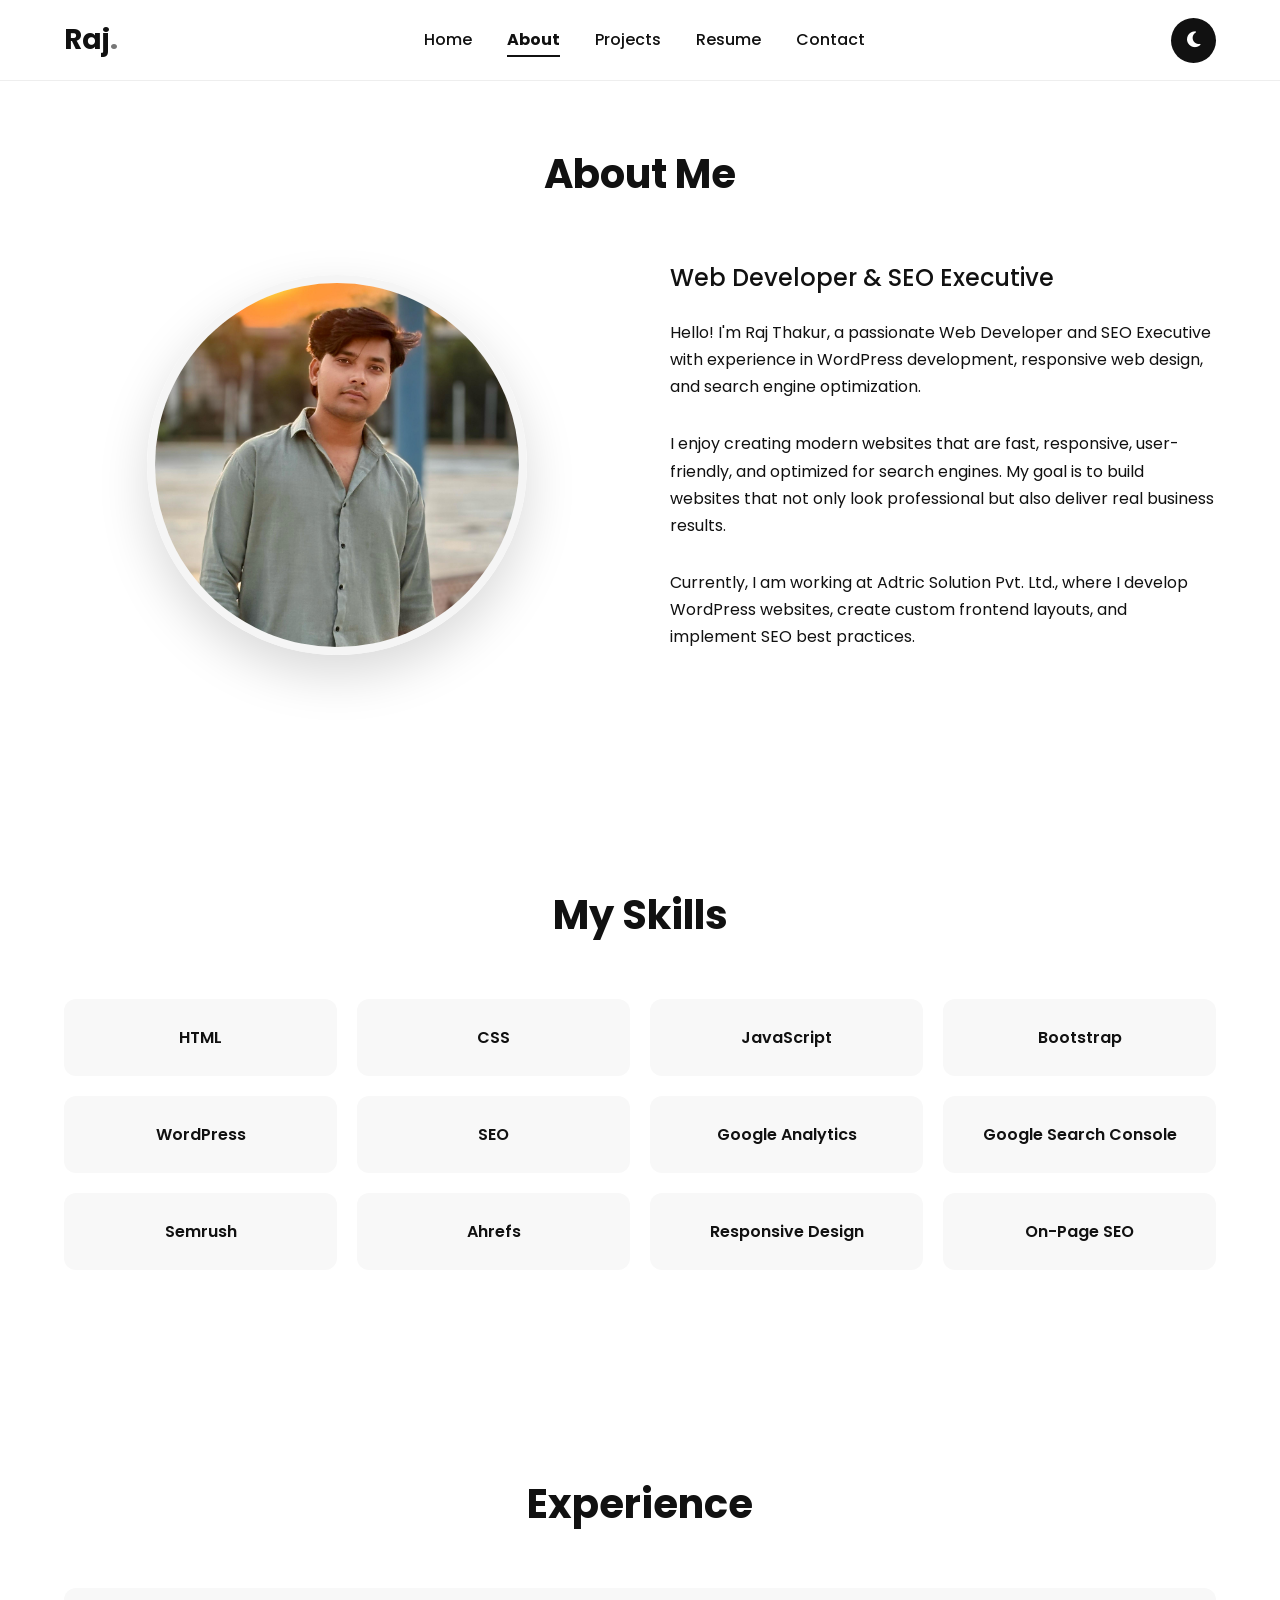
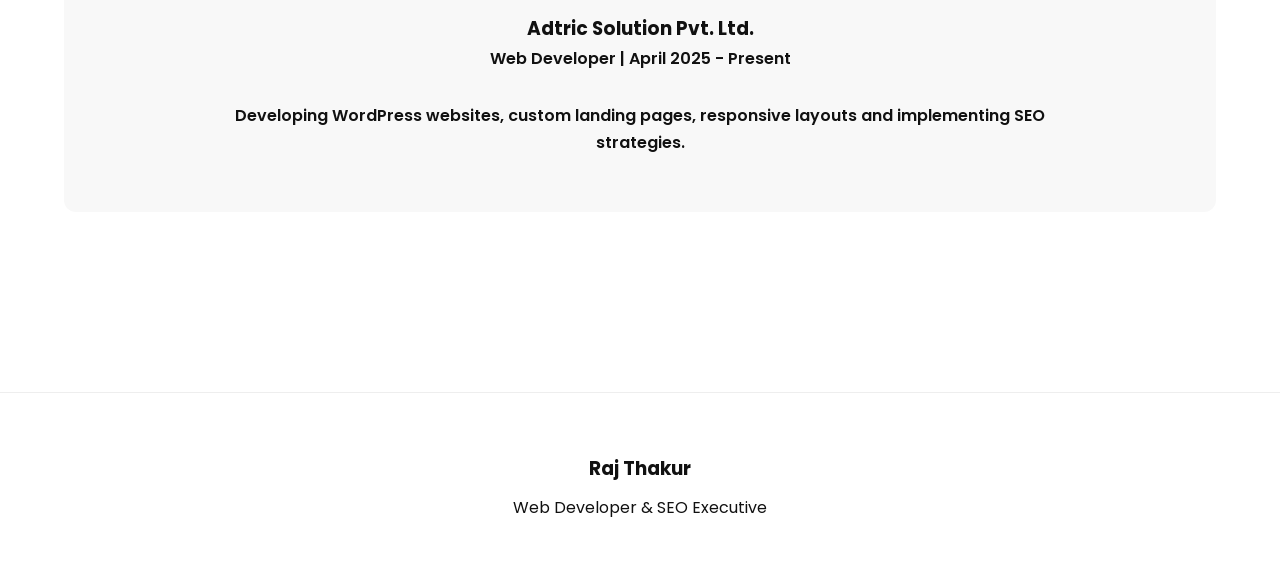
==== about.html @ 59312bbe "Add files via upload" ====
<!DOCTYPE html>
<html lang="en">
<head>
<meta charset="UTF-8">
<meta name="viewport" content="width=device-width, initial-scale=1.0">
<title>About | Raj Thakur</title>

<link rel="stylesheet" href="style.css">

<link href="https://fonts.googleapis.com/css2?family=Poppins:wght@300;400;500;600;700&display=swap" rel="stylesheet">

<link rel="stylesheet"
href="https://cdnjs.cloudflare.com/ajax/libs/font-awesome/6.5.1/css/all.min.css">

</head>
<body>

<header class="header">
<div class="container nav-container">

<div class="logo">Raj<span>.</span></div>

<nav>
<ul>
<li><a href="index.html">Home</a></li>
<li><a href="about.html">About</a></li>
<li><a href="projects.html">Projects</a></li>
<li><a href="resume.pdf">Resume</a></li>
<li><a href="contact.html">Contact</a></li>
</ul>
</nav>
<button class="menu-toggle">
            <i class="fa-solid fa-bars"></i>
        </button>
<button id="theme-toggle">
<i class="fa-solid fa-moon"></i>
</button>

</div>
</header>

<section class="hero" style="padding-top:140px;">

<div class="container">

<h1 class="section-title">About Me</h1>

<div class="hero-wrapper">

<div class="hero-image">
<img src="raj.jpg" alt="Raj Thakur">
</div>

<div class="hero-content">

<h2>Web Developer & SEO Executive</h2>

<p>
Hello! I'm Raj Thakur, a passionate Web Developer and SEO Executive with experience in WordPress development, responsive web design, and search engine optimization.
</p>

<p>
I enjoy creating modern websites that are fast, responsive, user-friendly, and optimized for search engines. My goal is to build websites that not only look professional but also deliver real business results.
</p>

<p>
Currently, I am working at Adtric Solution Pvt. Ltd., where I develop WordPress websites, create custom frontend layouts, and implement SEO best practices.
</p>

</div>

</div>

</div>

</section>

<section class="skills">

<div class="container">

<h2 class="section-title">My Skills</h2>

<div class="skill-grid">

<div class="skill-card">HTML</div>
<div class="skill-card">CSS</div>
<div class="skill-card">JavaScript</div>
<div class="skill-card">Bootstrap</div>
<div class="skill-card">WordPress</div>
<div class="skill-card">SEO</div>
<div class="skill-card">Google Analytics</div>
<div class="skill-card">Google Search Console</div>
<div class="skill-card">Semrush</div>
<div class="skill-card">Ahrefs</div>
<div class="skill-card">Responsive Design</div>
<div class="skill-card">On-Page SEO</div>

</div>

</div>

</section>

<section class="about-preview">

<div class="container">

<h2 class="section-title">Experience</h2>

<div class="skill-card">

<h3>Adtric Solution Pvt. Ltd.</h3>

<p>
Web Developer | April 2025 - Present
</p>

<p>
Developing WordPress websites, custom landing pages, responsive layouts and implementing SEO strategies.
</p>

</div>

</div>

</section>

<footer>

<div class="container">

<h3>Raj Thakur</h3>

<p>Web Developer & SEO Executive</p>

</div>

</footer>

<script src="script.js"></script>

</body>
</html>
---- style.css ----
/* ==========================
   GLOBAL
========================== */

*{
    margin:0;
    padding:0;
    box-sizing:border-box;
}

html{
    scroll-behavior:smooth;
}

body{
    font-family:'Poppins',sans-serif;
    background:#ffffff;
    color:#111111;
    transition:.4s ease;
    line-height:1.7;
}

.container{
    width:90%;
    max-width:1200px;
    margin:auto;
}

/* ==========================
   DARK MODE
========================== */

body.dark{
    background:#0f0f0f;
    color:#ffffff;
}

body.dark .header{
    background:#111;
}

body.dark .project-card,
body.dark .skill-card{
    background:#181818;
    color:#fff;
    border:1px solid #2b2b2b;
}

/* ==========================
   HEADER
========================== */

.header{
    position:fixed;
    top:0;
    left:0;
    width:100%;
    background:#fff;
    z-index:999;
    border-bottom:1px solid #eee;
}

.nav-container{
    display:flex;
    align-items:center;
    justify-content:space-between;
    height:80px;
}

.logo{
    font-size:28px;
    font-weight:700;
}

.logo span{
    color:#777;
}

nav ul{
    display:flex;
    gap:35px;
    list-style:none;
}

nav ul li a{
    text-decoration:none;
    color:#111;
    font-weight:500;
    transition:.3s;
}

nav ul li a:hover{
    color:#555;
}

body.dark nav ul li a{
    color:#fff;
}

#theme-toggle{
    width:45px;
    height:45px;
    border:none;
    border-radius:50%;
    cursor:pointer;
    background:#111;
    color:#fff;
    font-size:18px;
}

/* ==========================
   HERO
========================== */

.hero{
    padding:160px 0 100px;
}

.hero-wrapper{
    display:flex;
    align-items:center;
    justify-content:space-between;
    gap:60px;
}

.hero-content{
    flex:1;
}

.subtitle{
    font-size:18px;
    color:#777;
    margin-bottom:10px;
}

.hero-content h1{
    font-size:65px;
    line-height:1.1;
    margin-bottom:15px;
}

.hero-content h2{
    font-size:24px;
    font-weight:500;
    margin-bottom:20px;
}

.hero-content p{
    max-width:600px;
    margin-bottom:30px;
}

.hero-btns{
    display:flex;
    gap:15px;
}

.hero-image{
    flex:1;
    text-align:center;
}

.hero-image img{
    width:380px;
    height:380px;
    object-fit:cover;
    border-radius:50%;
    border:8px solid #f5f5f5;
    box-shadow:0 20px 50px rgba(0,0,0,.15);
}

/* ==========================
   BUTTONS
========================== */

.btn{
    background:#111;
    color:#fff;
    padding:14px 28px;
    text-decoration:none;
    border-radius:8px;
    transition:.3s;
}

.btn:hover{
    background:#333;
}

.btn-outline{
    border:2px solid #111;
    color:#111;
    padding:14px 28px;
    border-radius:8px;
    text-decoration:none;
    transition:.3s;
}

.btn-outline:hover{
    background:#111;
    color:#fff;
}

/* ==========================
   SECTION TITLE
========================== */

.section-title{
    text-align:center;
    font-size:40px;
    margin-bottom:50px;
}

/* ==========================
   ABOUT
========================== */

.about-preview{
    padding:100px 0;
    text-align:center;
}

.about-preview p{
    max-width:850px;
    margin:auto;
    margin-bottom:30px;
}

/* ==========================
   SKILLS
========================== */

.skills{
    padding:100px 0;
}

.skill-grid{
    display:grid;
    grid-template-columns:repeat(auto-fit,minmax(220px,1fr));
    gap:20px;
}

.skill-card{
    padding:25px;
    text-align:center;
    background:#f8f8f8;
    border-radius:12px;
    font-weight:600;
    transition:.3s;
}

.skill-card:hover{
    transform:translateY(-8px);
}

/* ==========================
   PROJECTS
========================== */

.projects{
    padding:100px 0;
}

.project-grid{
    display:grid;
    grid-template-columns:repeat(auto-fit,minmax(260px,1fr));
    gap:30px;
}

.project-card{
    background:#fff;
    border-radius:15px;
    overflow:hidden;
    box-shadow:0 10px 30px rgba(0,0,0,.08);
    transition:.4s;
}

.project-card:hover{
    transform:translateY(-10px);
}

.project-card img{
    width:100%;
    height:220px;
    object-fit:cover;
}

.project-card h3{
    padding:20px 20px 10px;
}

.project-card p{
    padding:0 20px 20px;
    color:#666;
}

/* ==========================
   FOOTER
========================== */

footer{
    padding:60px 0;
    text-align:center;
    border-top:1px solid #eee;
    margin-top:80px;
}

footer h3{
    margin-bottom:10px;
}

.socials{
    margin-top:20px;
}

.socials a{
    color:#111;
    font-size:22px;
    margin:0 10px;
}

body.dark .socials a{
    color:#fff;
}

/* ==========================
   RESPONSIVE
========================== */

@media(max-width:991px){

.hero-wrapper{
    flex-direction:column-reverse;
    text-align:center;
}

.hero-content h1{
    font-size:50px;
}

.hero-image img{
    width:300px;
    height:300px;
}

nav{
    display:none;
}

}

@media(max-width:576px){

.hero-content h1{
    font-size:40px;
}

.hero-content h2{
    font-size:20px;
}

.hero-btns{
    flex-direction:column;
}

.hero-image img{
    width:250px;
    height:250px;
}

.section-title{
    font-size:30px;
}

}

/* ==========================
   ABOUT PAGE
========================== */

.about-section{
    padding:120px 0 80px;
}

.about-content{
    display:grid;
    grid-template-columns:1fr 1.2fr;
    gap:60px;
    align-items:center;
}

.about-image img{
    width:100%;
    max-width:400px;
    border-radius:20px;
    box-shadow:0 15px 40px rgba(0,0,0,.15);
}

.about-text h2{
    margin-bottom:20px;
    font-size:40px;
}

.about-text p{
    margin-bottom:20px;
}

/* ==========================
   EXPERIENCE
========================== */

.timeline{
    margin-top:50px;
}

.timeline-item{
    background:#f8f8f8;
    padding:30px;
    border-radius:15px;
    margin-bottom:20px;
}

body.dark .timeline-item{
    background:#181818;
}

/* ==========================
   PROJECT PAGE
========================== */

.project-card{
    display:flex;
    flex-direction:column;
    height:100%;
}

.project-card .btn{
    margin-top:auto;
}

.project-card img{
    transition:.4s;
}

.project-card:hover img{
    transform:scale(1.05);
}

.project-card{
    overflow:hidden;
}

/* ==========================
   CONTACT PAGE
========================== */

.contact-section{
    padding:120px 0 80px;
}

.contact-wrapper{
    display:grid;
    grid-template-columns:1fr 1fr;
    gap:40px;
}

.contact-info{
    background:#f8f8f8;
    padding:40px;
    border-radius:20px;
}

body.dark .contact-info{
    background:#181818;
}

.contact-info h3{
    margin-bottom:20px;
}

.contact-info p{
    margin-bottom:15px;
}

.contact-form{
    background:#f8f8f8;
    padding:40px;
    border-radius:20px;
}

body.dark .contact-form{
    background:#181818;
}

.contact-form input,
.contact-form textarea{
    width:100%;
    padding:15px;
    margin-bottom:15px;
    border:1px solid #ddd;
    border-radius:10px;
    font-family:inherit;
}

.contact-form textarea{
    min-height:150px;
    resize:none;
}

.contact-form button{
    width:100%;
    border:none;
    cursor:pointer;
}

/* ==========================
   RESUME PAGE
========================== */

.resume-section{
    padding:120px 0 80px;
}

.resume-box{
    background:#f8f8f8;
    padding:40px;
    border-radius:20px;
    margin-bottom:30px;
}

body.dark .resume-box{
    background:#181818;
}

.resume-box h3{
    margin-bottom:15px;
}

/* ==========================
   MOBILE
========================== */

@media(max-width:768px){

.about-content{
    grid-template-columns:1fr;
}

.contact-wrapper{
    grid-template-columns:1fr;
}

}

/* ==========================
   CONTACT PAGE
========================== */

.contact-page{
    padding:140px 0 100px;
}

.contact-heading{
    text-align:center;
    margin-bottom:60px;
}

.contact-heading span{
    display:inline-block;
    margin-bottom:10px;
    letter-spacing:2px;
    font-size:14px;
    color:#777;
}

.contact-heading h1{
    font-size:52px;
    margin-bottom:15px;
}

.contact-heading p{
    max-width:600px;
    margin:auto;
    color:#666;
}

.contact-wrapper{
    display:grid;
    grid-template-columns:380px 1fr;
    gap:40px;
}

.contact-info{
    background:#f8f8f8;
    padding:35px;
    border-radius:20px;
}

.info-box{
    display:flex;
    gap:18px;
    margin-bottom:25px;
}

.info-box i{
    font-size:22px;
    margin-top:5px;
}

.info-box h4{
    margin-bottom:5px;
}

.info-box p{
    color:#666;
}

.social-links{
    display:flex;
    gap:15px;
    margin-top:25px;
}

.social-links a{
    width:50px;
    height:50px;
    display:flex;
    align-items:center;
    justify-content:center;
    background:#111;
    color:#fff;
    border-radius:50%;
    text-decoration:none;
    transition:.3s;
}

.social-links a:hover{
    transform:translateY(-5px);
}

.contact-note{
    margin-top:25px;
    line-height:1.8;
    color:#666;
}

.contact-form-box{
    background:#f8f8f8;
    padding:40px;
    border-radius:20px;
}

.input-group{
    display:grid;
    grid-template-columns:1fr 1fr;
    gap:15px;
}

.contact-form-box input,
.contact-form-box textarea{
    width:100%;
    padding:16px;
    margin-bottom:15px;
    border:1px solid #ddd;
    border-radius:10px;
    outline:none;
    font-family:'Poppins',sans-serif;
    font-size:15px;
}

.contact-form-box input:focus,
.contact-form-box textarea:focus{
    border-color:#111;
}

.contact-form-box textarea{
    height:180px;
    resize:none;
}

.contact-form-box .btn{
    width:100%;
    border:none;
    cursor:pointer;
}

/* DARK MODE */

body.dark .contact-info,
body.dark .contact-form-box{
    background:#181818;
}

body.dark .info-box p,
body.dark .contact-note,
body.dark .contact-heading p{
    color:#cfcfcf;
}

body.dark .contact-form-box input,
body.dark .contact-form-box textarea{
    background:#111;
    color:#fff;
    border:1px solid #2b2b2b;
}

body.dark .social-links a{
    background:#fff;
    color:#111;
}

/* MOBILE */

@media(max-width:768px){

.contact-wrapper{
    grid-template-columns:1fr;
}

.input-group{
    grid-template-columns:1fr;
}

.contact-heading h1{
    font-size:38px;
}

.contact-info,
.contact-form-box{
    padding:25px;
}

}
.project-btn{
    display:inline-block;
    margin:0 20px 20px;
    padding:12px 20px;
    background:#111;
    color:#fff;
    text-decoration:none;
    border-radius:8px;
    transition:.3s;
}

.project-btn:hover{
    background:#333;
}

body.dark .project-btn{
    background:#fff;
    color:#111;
}

/* HAMBURGER */

.menu-toggle{
    display:none;
    background:none;
    border:none;
    font-size:26px;
    cursor:pointer;
    color:#111;
}

body.dark .menu-toggle{
    color:#fff;
}

/* MOBILE & TABLET */

@media(max-width:991px){

    nav{
        display:none;
        position:absolute;
        top:80px;
        left:0;
        width:100%;
        background:#fff;
        padding:25px 0;
        box-shadow:0 10px 30px rgba(0,0,0,.1);
        z-index:999;
    }

    body.dark nav{
        background:#181818;
    }

    nav.active{
        display:block;
    }

    nav ul{
        flex-direction:column;
        text-align:center;
        gap:20px;
    }

    .menu-toggle{
        display:block;
    }

    .nav-container{
        justify-content:space-between;
    }

}
@media(max-width:991px){

    #theme-toggle{

        position:fixed;

        bottom:100px;
        right:26px;

        width:50px;
        height:50px;

        border-radius:50%;

        z-index:9999;

        box-shadow:0 10px 25px rgba(0,0,0,.2);

    }

}
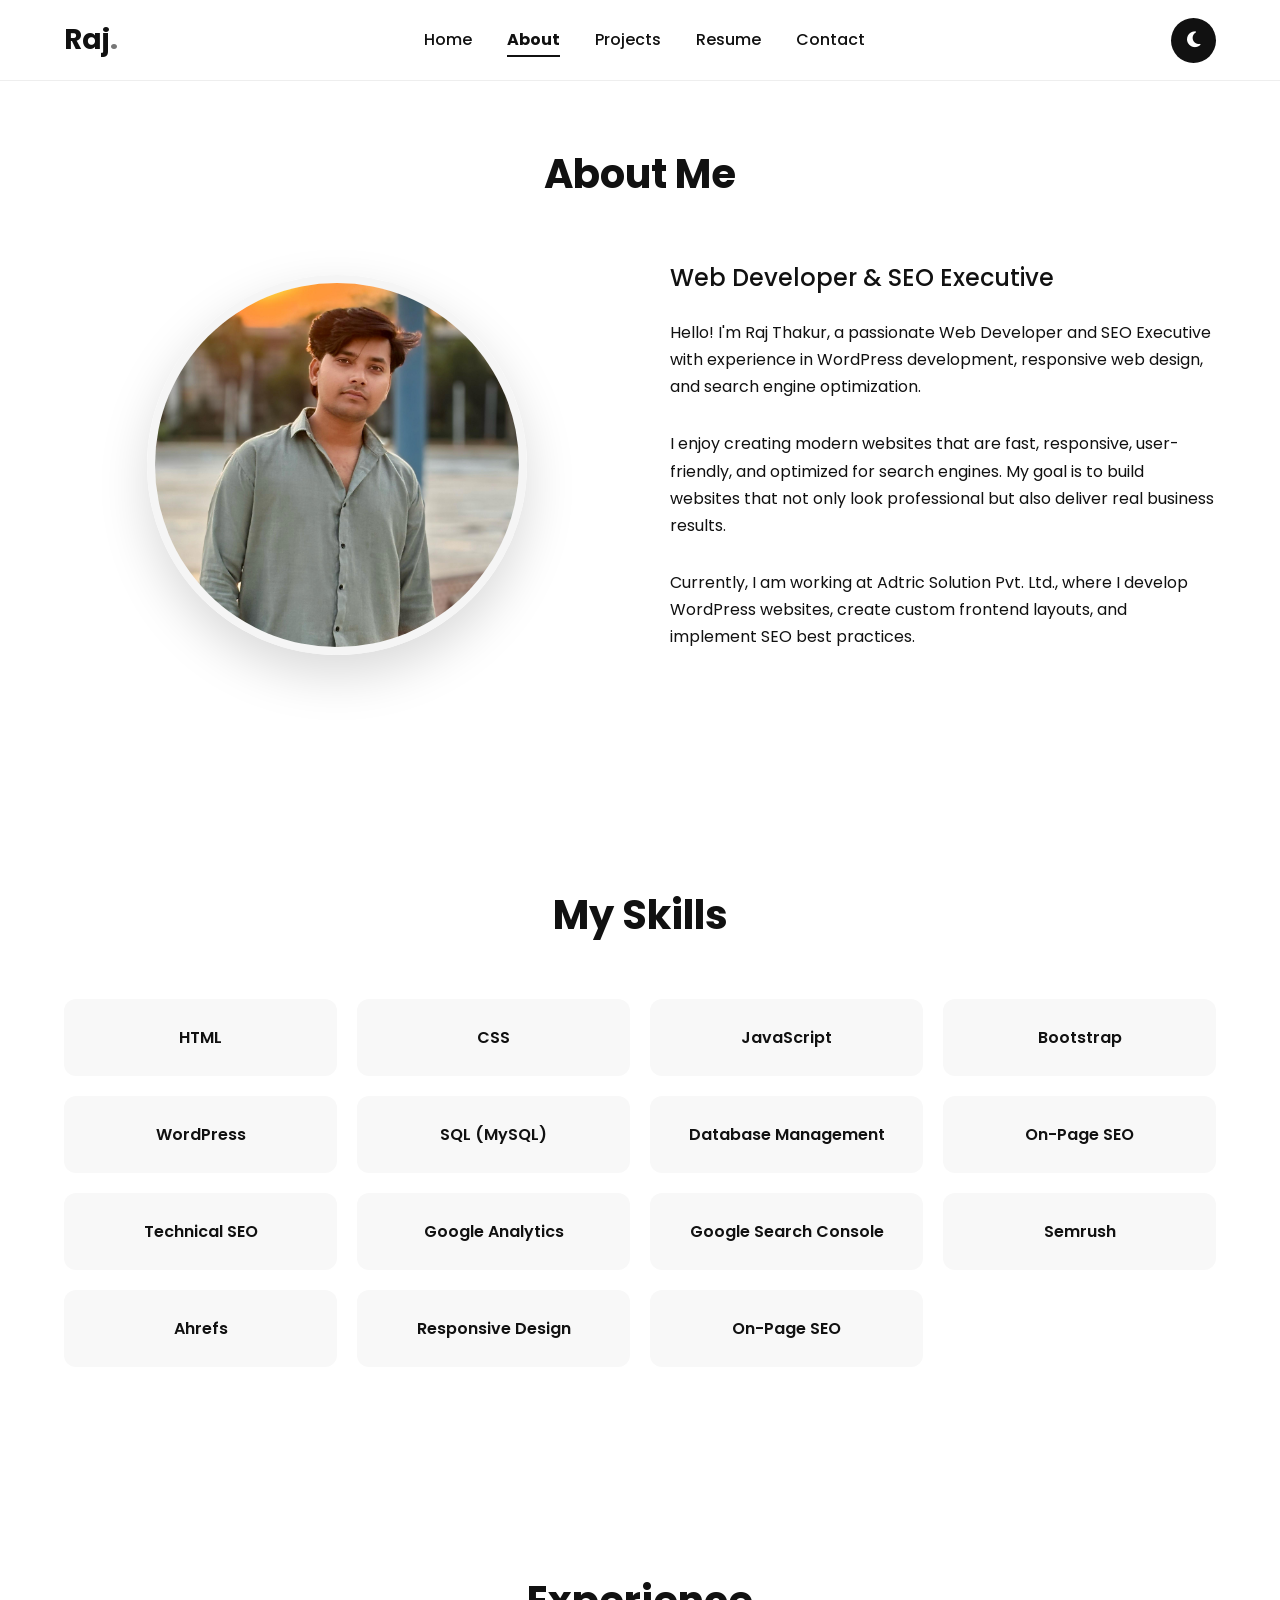
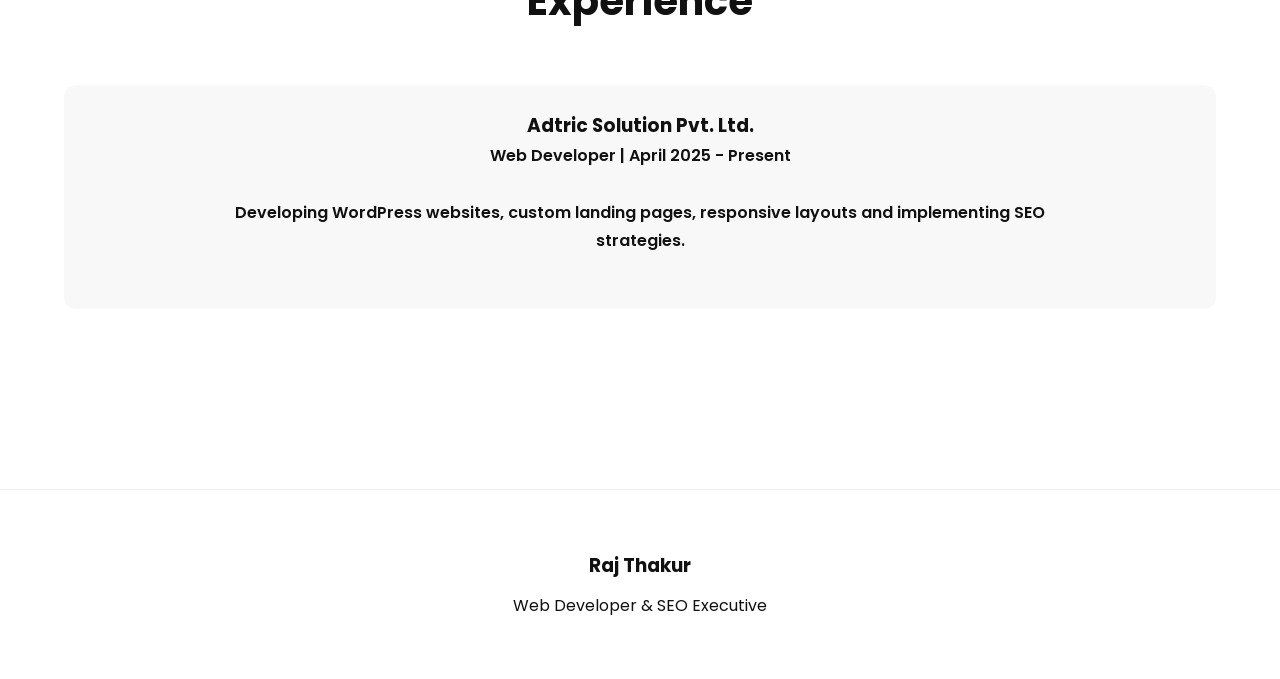
==== commit d52f1d6b: "about.html" ====
--- a/about.html
+++ b/about.html
@@ -25,7 +25,7 @@
 <li><a href="index.html">Home</a></li>
 <li><a href="about.html">About</a></li>
 <li><a href="projects.html">Projects</a></li>
-<li><a href="resume.pdf">Resume</a></li>
+<li><a href="resumee.pdf">Resume</a></li>
 <li><a href="contact.html">Contact</a></li>
 </ul>
 </nav>
@@ -88,7 +88,10 @@
 <div class="skill-card">JavaScript</div>
 <div class="skill-card">Bootstrap</div>
 <div class="skill-card">WordPress</div>
-<div class="skill-card">SEO</div>
+<div class="skill-card">SQL (MySQL)</div>
+<div class="skill-card">Database Management</div>
+ <div class="skill-card">On-Page SEO</div>
+<div class="skill-card">Technical SEO</div>
 <div class="skill-card">Google Analytics</div>
 <div class="skill-card">Google Search Console</div>
 <div class="skill-card">Semrush</div>
@@ -141,4 +144,4 @@
 <script src="script.js"></script>
 
 </body>
-</html>+</html>
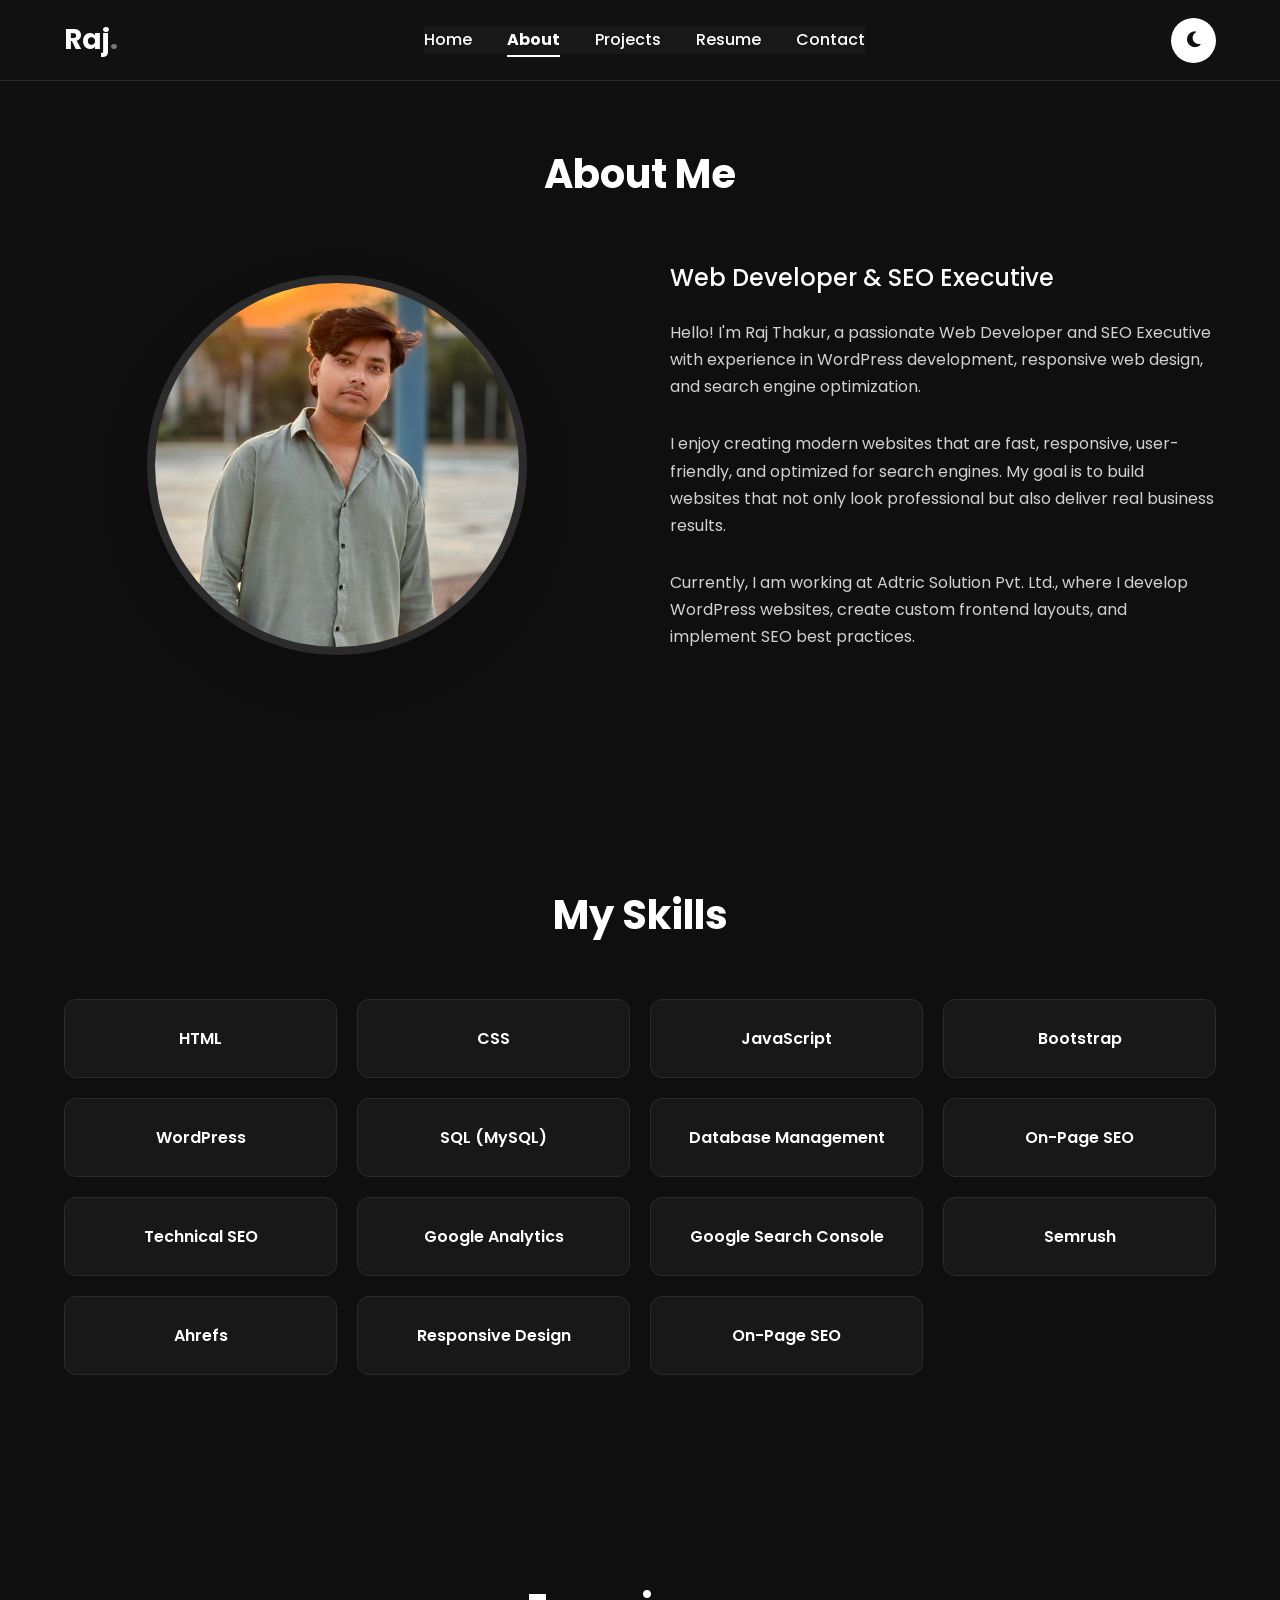
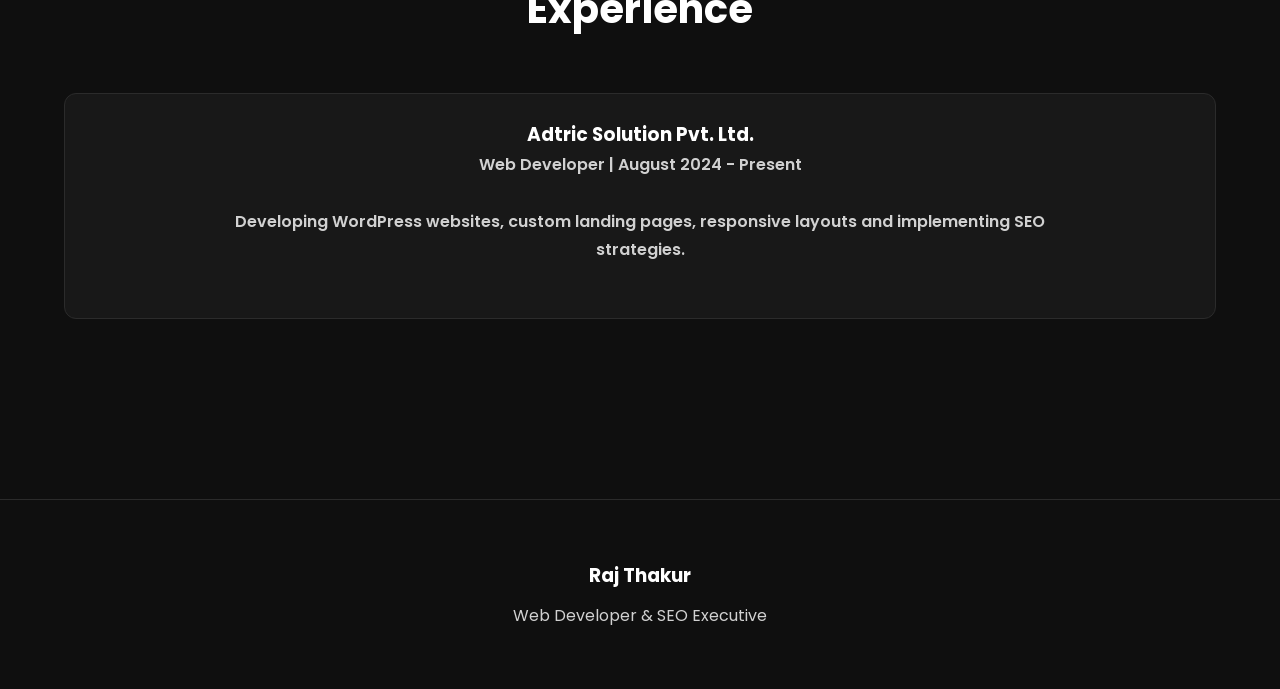
==== commit af1a8715: "about.html" ====
--- a/about.html
+++ b/about.html
@@ -116,7 +116,7 @@
 <h3>Adtric Solution Pvt. Ltd.</h3>
 
 <p>
-Web Developer | April 2025 - Present
+Web Developer | August 2024 - Present
 </p>
 
 <p>
--- a/style.css
+++ b/style.css
@@ -282,6 +282,9 @@
     width:100%;
     height:220px;
     object-fit:cover;
+   object-position:top;
+    display:block;
+    border-radius:15px 15px 0 0;
 }
 
 .project-card h3{
@@ -824,4 +827,327 @@
 
     }
 
-}+}
+
+
+/* ==========================
+   COMPLETE DARK MODE FIX
+========================== */
+
+body.dark{
+    background:#0f0f0f;
+    color:#ffffff;
+}
+
+/* Header */
+
+body.dark .header{
+    background:#111;
+    border-bottom:1px solid #2b2b2b;
+}
+
+/* Logo */
+
+body.dark .logo{
+    color:#fff;
+}
+
+/* Navigation */
+
+body.dark nav ul li a{
+    color:#fff;
+}
+
+body.dark nav ul li a:hover{
+    color:#d1d1d1;
+}
+
+/* Hero Text */
+
+body.dark .subtitle{
+    color:#cfcfcf;
+}
+
+body.dark .hero-content p{
+    color:#d1d1d1;
+}
+
+/* Hero Image */
+
+body.dark .hero-image img{
+    border:8px solid #2b2b2b;
+}
+
+/* Main Buttons */
+
+body.dark .btn{
+    background:#fff;
+    color:#111;
+}
+
+body.dark .btn:hover{
+    background:#ddd;
+}
+
+body.dark .btn-outline{
+    border:2px solid #fff;
+    color:#fff;
+}
+
+body.dark .btn-outline:hover{
+    background:#fff;
+    color:#111;
+}
+
+/* Project Button */
+
+body.dark .project-btn{
+    background:#fff;
+    color:#111;
+}
+
+body.dark .project-btn:hover{
+    background:#ddd;
+}
+
+/* Skills */
+
+body.dark .skill-card{
+    background:#181818;
+    color:#fff;
+    border:1px solid #2b2b2b;
+}
+
+/* Projects */
+
+body.dark .project-card{
+    background:#181818;
+    color:#fff;
+    border:1px solid #2b2b2b;
+}
+
+body.dark .project-card p{
+    color:#d1d1d1;
+}
+
+/* About Section */
+
+body.dark .about-preview{
+    background:#0f0f0f;
+}
+
+body.dark .about-preview p{
+    color:#d1d1d1;
+}
+
+/* Timeline */
+
+body.dark .timeline-item{
+    background:#181818;
+}
+
+/* Resume */
+
+body.dark .resume-box{
+    background:#181818;
+}
+
+/* Contact */
+
+body.dark .contact-info,
+body.dark .contact-form,
+body.dark .contact-form-box{
+    background:#181818;
+}
+
+body.dark .contact-form input,
+body.dark .contact-form textarea,
+body.dark .contact-form-box input,
+body.dark .contact-form-box textarea{
+    background:#111;
+    color:#fff;
+    border:1px solid #2b2b2b;
+}
+
+body.dark .contact-note,
+body.dark .contact-heading p,
+body.dark .info-box p{
+    color:#d1d1d1;
+}
+
+/* Social Icons */
+
+body.dark .socials a{
+    color:#fff;
+}
+
+body.dark .social-links a{
+    background:#fff;
+    color:#111;
+}
+
+/* Footer */
+
+body.dark footer{
+    border-top:1px solid #2b2b2b;
+}
+
+body.dark footer p{
+    color:#d1d1d1;
+}
+
+/* Theme Toggle Button */
+
+body.dark #theme-toggle{
+    background:#fff;
+    color:#111;
+}
+
+/* Mobile Menu */
+
+body.dark nav{
+    background:#181818;
+}
+
+/* Hamburger */
+
+body.dark .menu-toggle{
+    color:#fff;
+}
+
+/* Inputs Focus */
+
+body.dark input:focus,
+body.dark textarea:focus{
+    border-color:#fff;
+}
+
+/* Smooth Transition */
+
+body,
+.header,
+nav,
+.project-card,
+.skill-card,
+.btn,
+.btn-outline,
+.project-btn,
+footer,
+.contact-info,
+.contact-form,
+.contact-form-box{
+    transition:0.3s ease;
+}
+
+/* ==========================
+   FOOTER FIX
+========================== */
+
+footer{
+    border-top:1px solid #cfcfcf;
+}
+
+body.dark footer{
+    border-top:1px solid #2b2b2b;
+}
+
+/* ==========================
+   THEME TOGGLE BUTTON
+========================== */
+
+body.dark #theme-toggle{
+    background:#fff;
+    color:#111;
+}
+
+body.dark #theme-toggle i{
+    color:#111;
+}
+
+/* ==========================
+   SCROLL TO TOP BUTTON
+========================== */
+
+/* Light Mode */
+#topBtn{
+    background:#111;
+    color:#fff;
+    border:none;
+}
+
+/* Dark Mode */
+body.dark #topBtn{
+    background:#fff !important;
+    color:#111 !important;
+    border:none;
+}
+
+body.dark #topBtn i{
+    color:#111 !important;
+}
+
+/* Hover */
+#topBtn:hover{
+    transform:translateY(-3px);
+    transition:.3s;
+}
+
+/* ==========================
+   BUTTON FIX
+========================== */
+
+body.dark .btn{
+    background:#fff;
+    color:#111;
+}
+
+body.dark .btn:hover{
+    background:#ddd;
+}
+
+body.dark .btn-outline{
+    border:2px solid #fff;
+    color:#fff;
+}
+
+body.dark .btn-outline:hover{
+    background:#fff;
+    color:#111;
+}
+
+body.dark .project-btn{
+    background:#fff;
+    color:#111;
+}
+
+body.dark .project-btn:hover{
+    background:#ddd;
+}
+
+/* ==========================
+   CARD FIX
+========================== */
+
+body.dark .project-card,
+body.dark .skill-card,
+body.dark .timeline-item,
+body.dark .resume-box,
+body.dark .contact-info,
+body.dark .contact-form,
+body.dark .contact-form-box{
+    background:#181818;
+    border:1px solid #2b2b2b;
+}
+
+/* ==========================
+   TEXT FIX
+========================== */
+
+body.dark .subtitle,
+body.dark .about-preview p,
+body.dark .contact-note,
+body.dark .contact-heading p,
+body.dark .info-box p,
+body.dark .project-card p{
+    color:#d1d1d1;
+}
